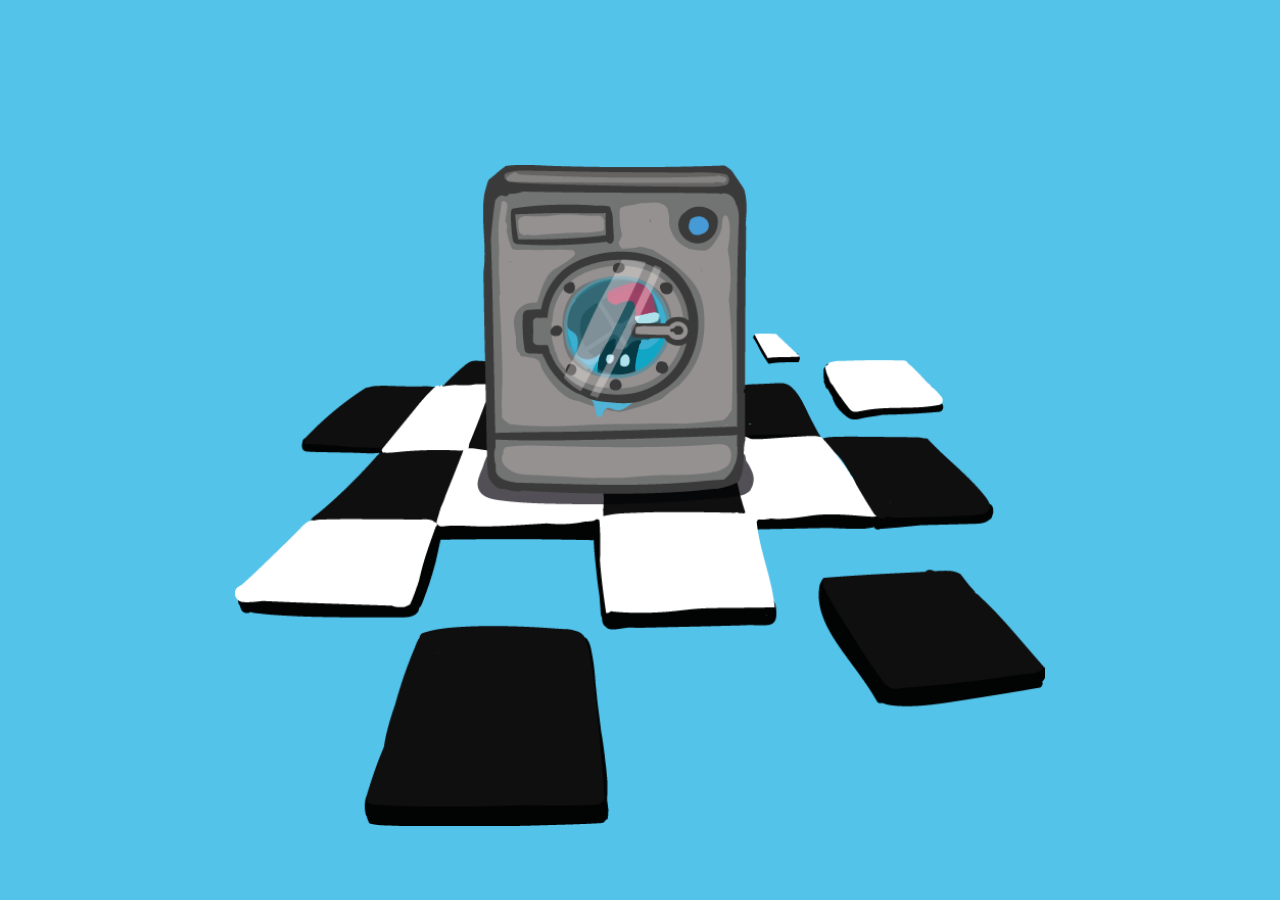
==== contacts.html @ 060682ed "merged orbit and blackat" ====
﻿<!DOCTYPE html>
<html>
<head>
    <meta charset="utf-8">
    <link href="css/contacts.css" rel="stylesheet">
	<link href="css/CatLoad.css" rel="stylesheet">
	<link rel="shortcut icon" href="css/image/blackatIcon.png" type="image/png">
    <title>Contacts</title>
</head>
<body onload="LoadCat()">


	<div id="loader">
		<div id="window"></div>
		<div id="cat"></div>
	</div>
	
	<div style="display:none;" id="myDiv" class="background">										<!-- где-то должен быть контейнер -->
		<div class="contcts" id="con1"></div>
		<div class="contcts" id="con2"></div>
		<div class="contcts" id="con3"></div>
		<div class="contcts" id="con4"></div>
		<div class="contcts" id="con5"></div>
		<div class="contcts" id="con6"></div>
		<div class="contcts" id="con8"></div>
		<div class="contcts" id="con7"></div>
		
		<div class="contcts" id="con9"></div>
	</div>

<script src="Animation.js"></script>
<script src="RedScript.js"></script>

</body>
</html>
---- css/contacts.css ----
﻿body{
	background-color:#73C5C5;
}

#myDiv{
	background: url(image/rama.png) no-repeat center/contain;
	margin-top:1vh;
	height:97vh;
	display:flex;
    flex-direction:column;
	justify-content: space-around;
}

.background{
	top: 30%;
}

.contcts  {
    position: relative;  /*absolute*/
	margin-top:2vh;
    min-height: 15vh;
    min-width: 57vh;
    cursor:pointer;
	left:50%;
    Transform:translate(-50%);

}

#con1{
	position: absolute;
	 margin-top:10vh;
	 background: url(image/Blackat2.png) no-repeat center/contain;
}

#con2{
	position:absolute;
    margin-top:22vh;
	background: url(image/Техник.png) no-repeat center/contain;
}
#con3{
	position:absolute;
    margin-top:34vh;
	background: url(image/Типоверстальщи.png) no-repeat center/contain;
}
#con4{
	position:absolute;
    margin-top:46vh;
	background: url(image/Витя.png) no-repeat center/contain;
}
#con5{
	position:absolute;
    margin-top:58vh;
	background: url(image/евстафий.png) no-repeat center/contain;
}
#con6{
	position:absolute;
    margin-top:70vh;
	background: url(image/Полякок.png) no-repeat center/contain;
	
}
#con7{
	position:absolute;
    margin-top:86vh;
    min-height: 9vh;
    min-width: 10vh;
    Transform:translate(90%);
	background: url(image/vk.png) no-repeat center/contain;
}
#con8{
	position:absolute;
    margin-top:86vh;
    min-height: 9vh;
    min-width: 10vh;
    Transform:translate(-153%);
	background: url(image/nazad.png) no-repeat center/contain;
}
#con9{
	position:absolute;
    margin-top:86vh;
    min-height: 9vh;
    min-width: 10vh;
    Transform:translate(-30%);
	background: url(image/inst.png) no-repeat center/contain;
}
---- css/CatLoad.css ----
#window, #loader{
    position:absolute;
    overflow:hidden;
    top: 5vh;
    height:90vh;
    width:90vh;
    left: 50%;
    Transform:translate(-50%);

}


#window{
    background: url(image/fon.png) no-repeat center/contain;
}

#cat{
    position:absolute;
    top: 25vh;
    height:13vh;
    width:13vh;
    left:36vh;
    background: url(image/VODA.png) no-repeat center/contain;
    animation: loadcat .7s linear infinite;
	z-index:-1;
}
@keyframes loadcat {
    from {
        transform:rotate(0deg);
    }
    to {
        transform:rotate(360deg);
    }
}

#Wow, #audio1 {
    margin-top: 20vh;
    display: none;
}
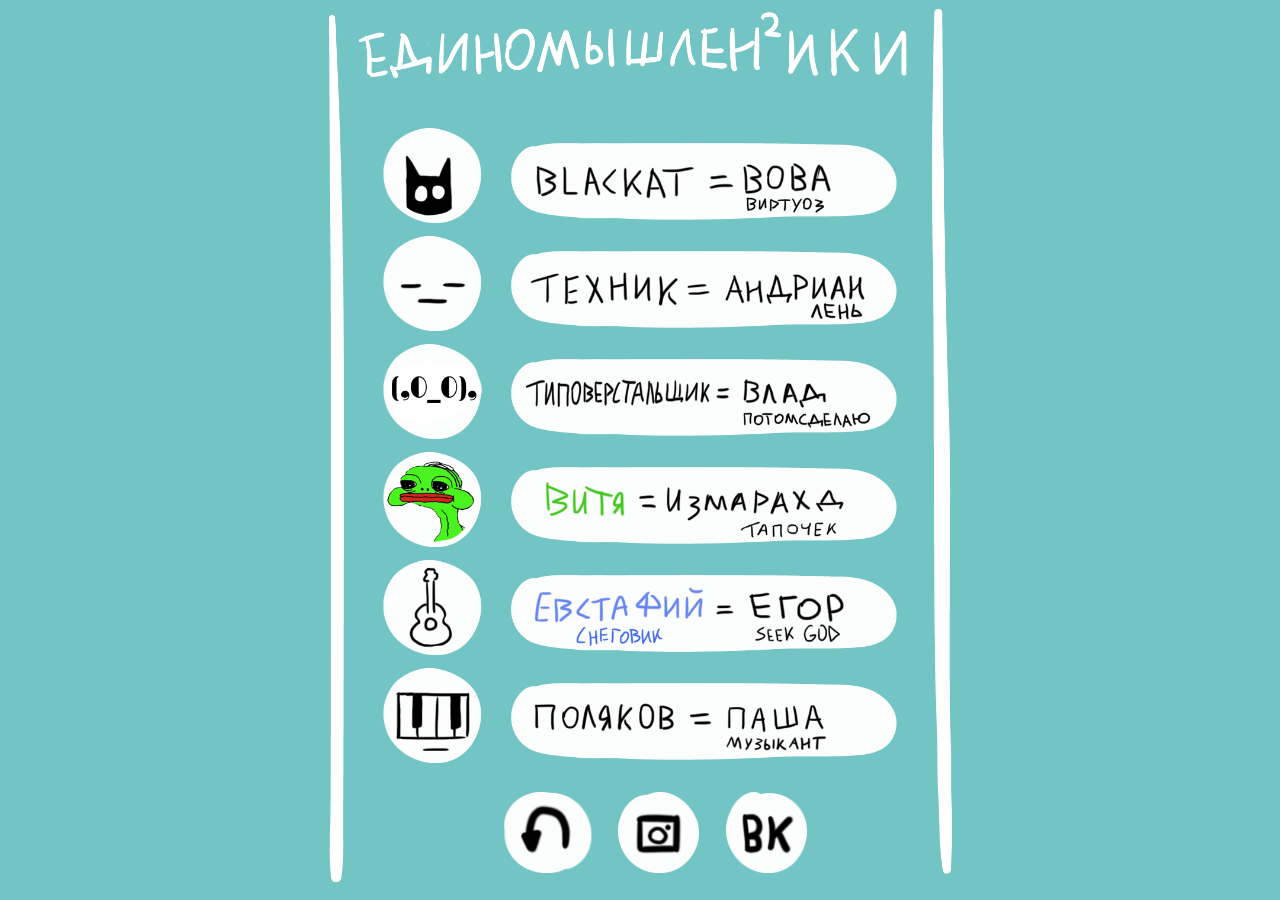
==== commit 80cedac4: "Diplom" ====
--- a/contacts.html
+++ b/contacts.html
@@ -3,19 +3,12 @@
 <head>
     <meta charset="utf-8">
     <link href="css/contacts.css" rel="stylesheet">
-	<link href="css/CatLoad.css" rel="stylesheet">
-	<link rel="shortcut icon" href="css/image/blackatIcon.png" type="image/png">
+	<link rel="shortcut icon" href="image/blackatIcon.png" type="image/png">
     <title>Contacts</title>
 </head>
-<body onload="LoadCat()">
+<body>
 
-
-	<div id="loader">
-		<div id="window"></div>
-		<div id="cat"></div>
-	</div>
-	
-	<div style="display:none;" id="myDiv" class="background">										<!-- где-то должен быть контейнер -->
+	<div id="myDiv" class="background">										<!-- где-то должен быть контейнер -->
 		<div class="contcts" id="con1"></div>
 		<div class="contcts" id="con2"></div>
 		<div class="contcts" id="con3"></div>
@@ -28,7 +21,7 @@
 		<div class="contcts" id="con9"></div>
 	</div>
 
-<script src="Animation.js"></script>
+<!-- <script src="Animation.js"></script> -->
 <script src="RedScript.js"></script>
 
 </body>
--- a/css/contacts.css
+++ b/css/contacts.css
@@ -3,7 +3,7 @@
 }
 
 #myDiv{
-	background: url(image/rama.png) no-repeat center/contain;
+	background: url(../image/rama.png) no-repeat center/contain;
 	margin-top:1vh;
 	height:97vh;
 	display:flex;
@@ -28,57 +28,57 @@
 
 #con1{
 	position: absolute;
-	 margin-top:10vh;
-	 background: url(image/Blackat2.png) no-repeat center/contain;
+	top:10vh;
+	 background: url(../image/Blackat2.png) no-repeat center/contain;
 }
 
 #con2{
 	position:absolute;
-    margin-top:22vh;
-	background: url(image/Техник.png) no-repeat center/contain;
+    top:22vh;
+	background: url(../image/Техник.png) no-repeat center/contain;
 }
 #con3{
 	position:absolute;
-    margin-top:34vh;
-	background: url(image/Типоверстальщи.png) no-repeat center/contain;
+    top:34vh;
+	background: url(../image/Типоверстальщи.png) no-repeat center/contain;
 }
 #con4{
 	position:absolute;
-    margin-top:46vh;
-	background: url(image/Витя.png) no-repeat center/contain;
+    top:46vh;
+	background: url(../image/Витя.png) no-repeat center/contain;
 }
 #con5{
 	position:absolute;
-    margin-top:58vh;
-	background: url(image/евстафий.png) no-repeat center/contain;
+    top:58vh;
+	background: url(../image/евстафий.png) no-repeat center/contain;
 }
 #con6{
 	position:absolute;
-    margin-top:70vh;
-	background: url(image/Полякок.png) no-repeat center/contain;
+    top:70vh;
+	background: url(../image/Полякок.png) no-repeat center/contain;
 	
 }
 #con7{
 	position:absolute;
-    margin-top:86vh;
+    top:86vh;
     min-height: 9vh;
     min-width: 10vh;
     Transform:translate(90%);
-	background: url(image/vk.png) no-repeat center/contain;
+	background: url(../image/vk.png) no-repeat center/contain;
 }
 #con8{
 	position:absolute;
-    margin-top:86vh;
+    top:86vh;
     min-height: 9vh;
     min-width: 10vh;
     Transform:translate(-153%);
-	background: url(image/nazad.png) no-repeat center/contain;
+	background: url(../image/nazad.png) no-repeat center/contain;
 }
 #con9{
 	position:absolute;
-    margin-top:86vh;
+    top:86vh;
     min-height: 9vh;
     min-width: 10vh;
     Transform:translate(-30%);
-	background: url(image/inst.png) no-repeat center/contain;
+	background: url(../image/inst.png) no-repeat center/contain;
 }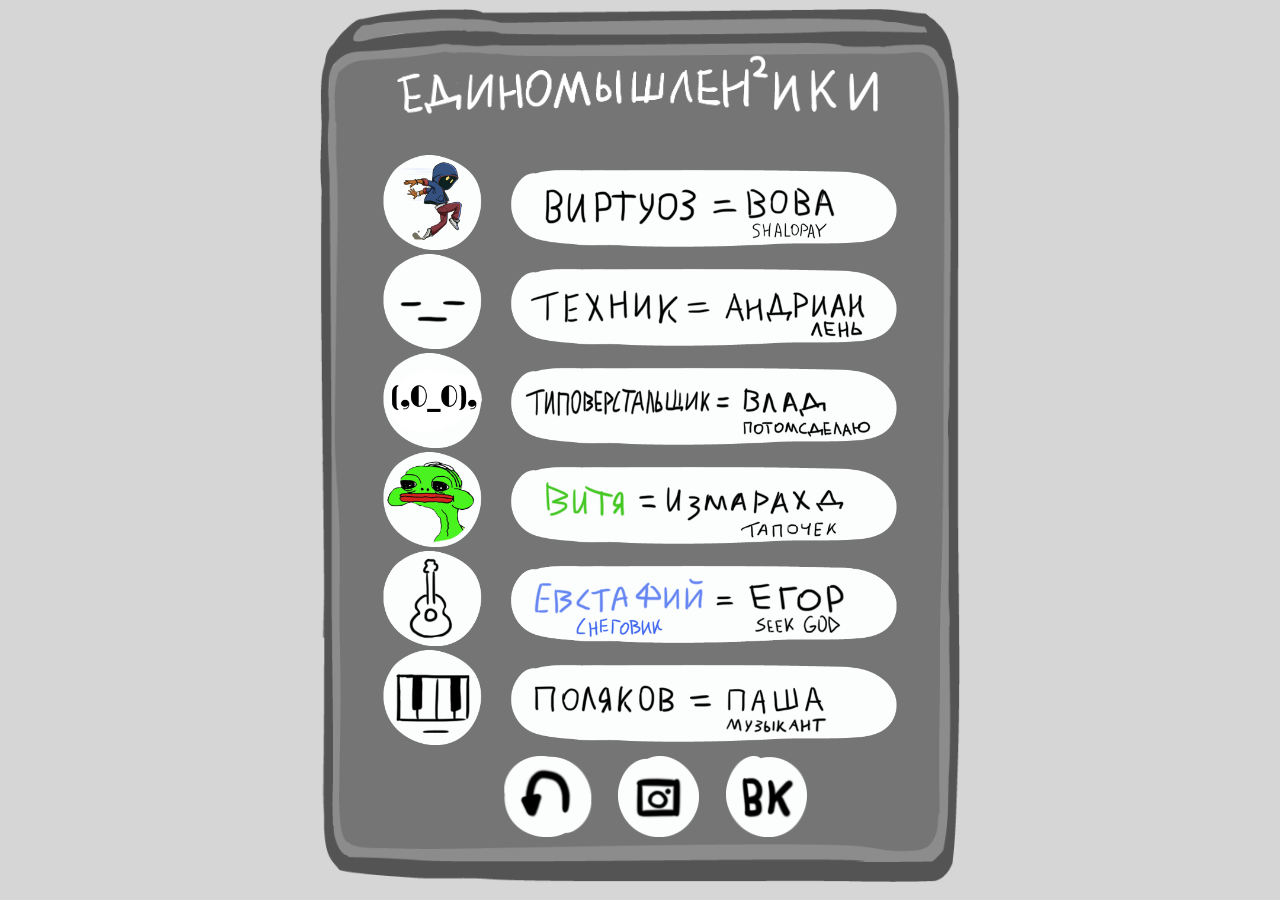
==== commit cf73c434: "Diplom (Patched)" ====
--- a/contacts.html
+++ b/contacts.html
@@ -3,12 +3,14 @@
 <head>
     <meta charset="utf-8">
     <link href="css/contacts.css" rel="stylesheet">
+    <link href="css/mediaContact.css" rel="stylesheet">
 	<link rel="shortcut icon" href="image/blackatIcon.png" type="image/png">
     <title>Contacts</title>
 </head>
 <body>
 
-	<div id="myDiv" class="background">										<!-- где-то должен быть контейнер -->
+	<div id="myDiv" class="background">										
+		<div class="title"></div>
 		<div class="contcts" id="con1"></div>
 		<div class="contcts" id="con2"></div>
 		<div class="contcts" id="con3"></div>
@@ -21,8 +23,7 @@
 		<div class="contcts" id="con9"></div>
 	</div>
 
-<!-- <script src="Animation.js"></script> -->
-<script src="RedScript.js"></script>
+<script src="javascripts/RedScript.js"></script>
 
 </body>
 </html>--- a/css/contacts.css
+++ b/css/contacts.css
@@ -1,10 +1,11 @@
 ﻿body{
-	background-color:#73C5C5;
+	background-color:#d6d6d6;
 }
 
 #myDiv{
-	background: url(../image/rama.png) no-repeat center/contain;
+	background: url(../image/contacts.png) no-repeat center/contain;
 	margin-top:1vh;
+	/* max-width:470px; */
 	height:97vh;
 	display:flex;
     flex-direction:column;
@@ -15,9 +16,19 @@
 	top: 30%;
 }
 
+.title{
+	position: absolute;
+	top:4%; 
+    height:12vh;
+	width:55vh;
+	left:50%;
+    Transform:translate(-50%);
+	background: url(../image/comrads.png) no-repeat center/contain;
+}
+
 .contcts  {
     position: relative;  /*absolute*/
-	margin-top:2vh;
+	margin-top:0vh;
     min-height: 15vh;
     min-width: 57vh;
     cursor:pointer;
@@ -28,28 +39,28 @@
 
 #con1{
 	position: absolute;
-	top:10vh;
-	 background: url(../image/Blackat2.png) no-repeat center/contain;
+	top:15vh;
+	background: url(../image/shalopay.png) no-repeat center/contain;
 }
 
 #con2{
 	position:absolute;
-    top:22vh;
+    top:26vh;
 	background: url(../image/Техник.png) no-repeat center/contain;
 }
 #con3{
 	position:absolute;
-    top:34vh;
+    top:37vh;
 	background: url(../image/Типоверстальщи.png) no-repeat center/contain;
 }
 #con4{
 	position:absolute;
-    top:46vh;
+    top:48vh;
 	background: url(../image/Витя.png) no-repeat center/contain;
 }
 #con5{
 	position:absolute;
-    top:58vh;
+    top:59vh;
 	background: url(../image/евстафий.png) no-repeat center/contain;
 }
 #con6{
@@ -60,7 +71,7 @@
 }
 #con7{
 	position:absolute;
-    top:86vh;
+    top:84vh;
     min-height: 9vh;
     min-width: 10vh;
     Transform:translate(90%);
@@ -68,7 +79,7 @@
 }
 #con8{
 	position:absolute;
-    top:86vh;
+    top:84vh;
     min-height: 9vh;
     min-width: 10vh;
     Transform:translate(-153%);
@@ -76,7 +87,7 @@
 }
 #con9{
 	position:absolute;
-    top:86vh;
+    top:84vh;
     min-height: 9vh;
     min-width: 10vh;
     Transform:translate(-30%);
--- a/css/mediaContact.css
+++ b/css/mediaContact.css
@@ -0,0 +1,97 @@
+@media only screen
+and (min-device-width: 320px)
+and (max-device-width: 420px){
+	
+	#myDiv{
+		background: url(../image/contacts.png) no-repeat center/contain;
+		margin-top:1vh;
+		/* max-width:470px; */
+		height:100vh;
+		display:flex;
+		flex-direction:column;
+		justify-content: space-around;
+	}
+
+	.background{
+		top: 30%;
+	}
+
+	.title{
+		position: absolute;
+		top:15%; 
+		height:12vh;
+		width:50vh;
+		left:50%;
+		Transform:translate(-50%);
+		background: url(../image/comrads.png) no-repeat center/contain;
+	}
+
+	.contcts  {
+		position: relative;  /*absolute*/
+		margin-top:-1.5vh;
+		min-height: 8vh;
+		min-width: 50vh;
+		cursor:pointer;
+		left:50%;
+		Transform:translate(-50%);
+
+	}
+
+	#con1{
+		position: absolute;
+		top:27.5vh;
+		background: url(../image/shalopay.png) no-repeat center/contain;
+	}
+
+	#con2{
+		position:absolute;
+		top:36.1vh;
+		background: url(../image/Техник.png) no-repeat center/contain;
+	}
+	#con3{
+		position:absolute;
+		top:44.5vh;
+		background: url(../image/Типоверстальщи.png) no-repeat center/contain;
+	}
+	#con4{
+		position:absolute;
+		top:52.9vh;
+		background: url(../image/Витя.png) no-repeat center/contain;
+	}
+	#con5{
+		position:absolute;
+		top:61.5vh;
+		background: url(../image/евстафий.png) no-repeat center/contain;
+	}
+	#con6{
+		position:absolute;
+		top:70vh;
+		background: url(../image/Полякок.png) no-repeat center/contain;
+		
+	}
+	#con7{
+		position:absolute;
+		top:80vh;
+		min-height: 7vh;
+		min-width: 8vh;
+		Transform:translate(90%);
+		background: url(../image/vk.png) no-repeat center/contain;
+	}
+	#con8{
+		position:absolute;
+		top:80vh;
+		min-height: 7vh;
+		min-width: 8vh;
+		Transform:translate(-153%);
+		background: url(../image/nazad.png) no-repeat center/contain;
+	}
+	#con9{
+		position:absolute;
+		top:80vh;
+		min-height: 7vh;
+		min-width: 8vh;
+		Transform:translate(-30%);
+		background: url(../image/inst.png) no-repeat center/contain;
+	}
+
+}